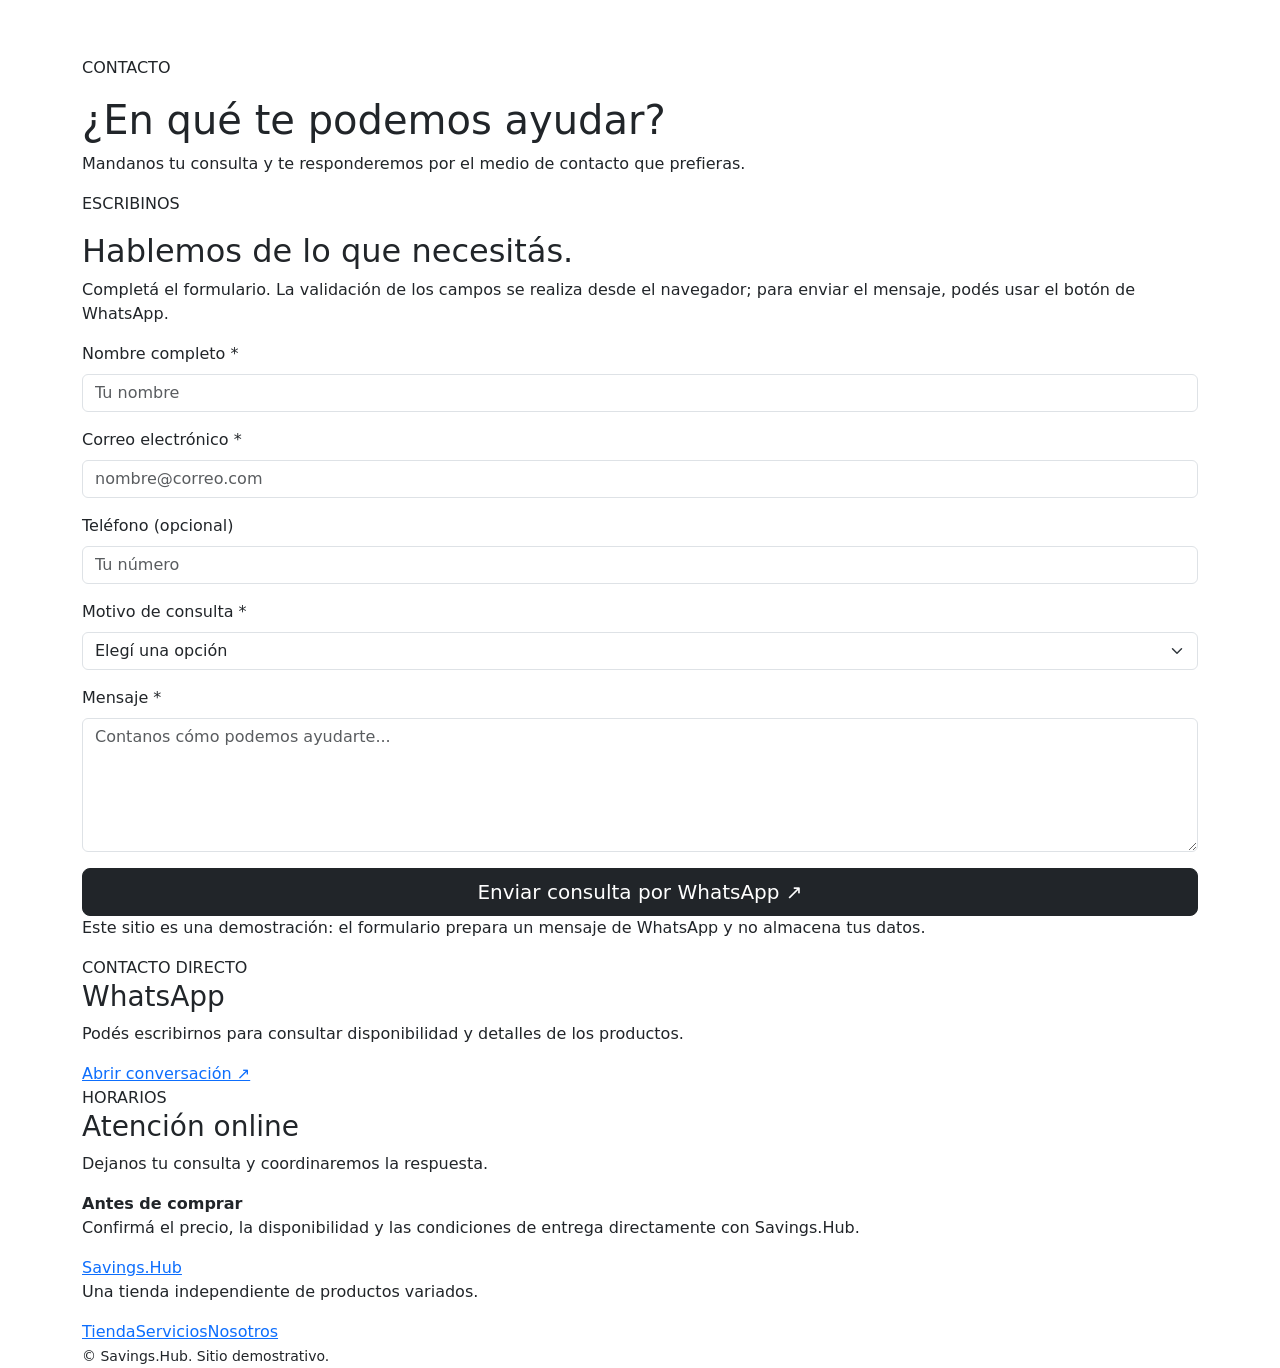
==== contacto.html @ 27a90b22 "Add files via upload" ====
<!doctype html>
<html lang="es">
<head><meta charset="utf-8"><meta name="viewport" content="width=device-width, initial-scale=1"><title>Contacto | Savings.Hub</title><meta name="description" content="Contactá a Savings.Hub para consultar sobre productos, disponibilidad y pedidos."><meta name="keywords" content="Savings.Hub, contacto, consultas, WhatsApp"><meta property="og:title" content="Contacto | Savings.Hub"><meta property="og:description" content="Estamos para responder tus consultas sobre productos."><meta property="og:type" content="website"><meta property="og:locale" content="es_AR"><link rel="stylesheet" href="https://cdn.jsdelivr.net/npm/bootstrap@5.3.3/dist/css/bootstrap.min.css"><link rel="stylesheet" href="css/styles.css"></head>
<body><header><nav class="navbar navbar-expand-lg navbar-dark site-nav"><div class="container"><a class="navbar-brand fw-bold" href="index.html">Savings<span>.Hub</span></a><button class="navbar-toggler" type="button" data-bs-toggle="collapse" data-bs-target="#mainNav" aria-controls="mainNav" aria-expanded="false" aria-label="Abrir menú"><span class="navbar-toggler-icon"></span></button><div class="collapse navbar-collapse" id="mainNav"><ul class="navbar-nav ms-auto align-items-lg-center"><li class="nav-item"><a class="nav-link" href="index.html">Inicio</a></li><li class="nav-item"><a class="nav-link" href="tienda.html">Tienda</a></li><li class="nav-item"><a class="nav-link" href="servicios.html">Servicios</a></li><li class="nav-item"><a class="nav-link" href="nosotros.html">Nosotros</a></li><li class="nav-item"><a class="nav-link active" aria-current="page" href="contacto.html">Contacto</a></li></ul></div></div></nav></header>
<main><section class="page-hero"><div class="container"><p class="eyebrow">CONTACTO</p><h1>¿En qué te podemos ayudar?</h1><p>Mandanos tu consulta y te responderemos por el medio de contacto que prefieras.</p></div></section><section class="section-pad"><div class="container contact-layout"><section><p class="eyebrow dark">ESCRIBINOS</p><h2>Hablemos de lo que necesitás.</h2><p class="muted-copy">Completá el formulario. La validación de los campos se realiza desde el navegador; para enviar el mensaje, podés usar el botón de WhatsApp.</p><form id="contactForm" class="contact-form"><div class="mb-3"><label class="form-label" for="fullName">Nombre completo *</label><input class="form-control" id="fullName" name="nombre" type="text" placeholder="Tu nombre" autocomplete="name" required minlength="2"></div><div class="mb-3"><label class="form-label" for="email">Correo electrónico *</label><input class="form-control" id="email" name="email" type="email" placeholder="nombre@correo.com" autocomplete="email" required></div><div class="mb-3"><label class="form-label" for="phone">Teléfono (opcional)</label><input class="form-control" id="phone" name="telefono" type="tel" placeholder="Tu número" autocomplete="tel"></div><div class="mb-3"><label class="form-label" for="subject">Motivo de consulta *</label><select class="form-select" id="subject" name="motivo" required><option value="">Elegí una opción</option><option>Consulta por un producto</option><option>Disponibilidad y precios</option><option>Estado de un pedido</option><option>Otra consulta</option></select></div><div class="mb-3"><label class="form-label" for="message">Mensaje *</label><textarea class="form-control" id="message" name="mensaje" rows="5" placeholder="Contanos cómo podemos ayudarte..." required minlength="10"></textarea></div><button class="btn btn-dark btn-lg w-100" type="submit">Enviar consulta por WhatsApp ↗</button><p class="form-note">Este sitio es una demostración: el formulario prepara un mensaje de WhatsApp y no almacena tus datos.</p></form></section><aside class="contact-aside"><div class="aside-block"><span class="aside-label">CONTACTO DIRECTO</span><h3>WhatsApp</h3><p>Podés escribirnos para consultar disponibilidad y detalles de los productos.</p><a class="text-link" href="https://wa.me/5493564305591" target="_blank" rel="noopener noreferrer">Abrir conversación ↗</a></div><div class="aside-block"><span class="aside-label">HORARIOS</span><h3>Atención online</h3><p>Dejanos tu consulta y coordinaremos la respuesta.</p></div><div class="aside-note"><strong>Antes de comprar</strong><p>Confirmá el precio, la disponibilidad y las condiciones de entrega directamente con Savings.Hub.</p></div></aside></div></section></main>
<footer class="site-footer"><div class="container footer-inner"><a class="footer-brand" href="index.html">Savings.Hub</a><p>Una tienda independiente de productos variados.</p><div class="footer-links"><a href="tienda.html">Tienda</a><a href="servicios.html">Servicios</a><a href="nosotros.html">Nosotros</a></div><small>© <span data-year></span> Savings.Hub. Sitio demostrativo.</small></div></footer><script src="https://cdn.jsdelivr.net/npm/bootstrap@5.3.3/dist/js/bootstrap.bundle.min.js"></script><script src="js/main.js"></script></body></html>
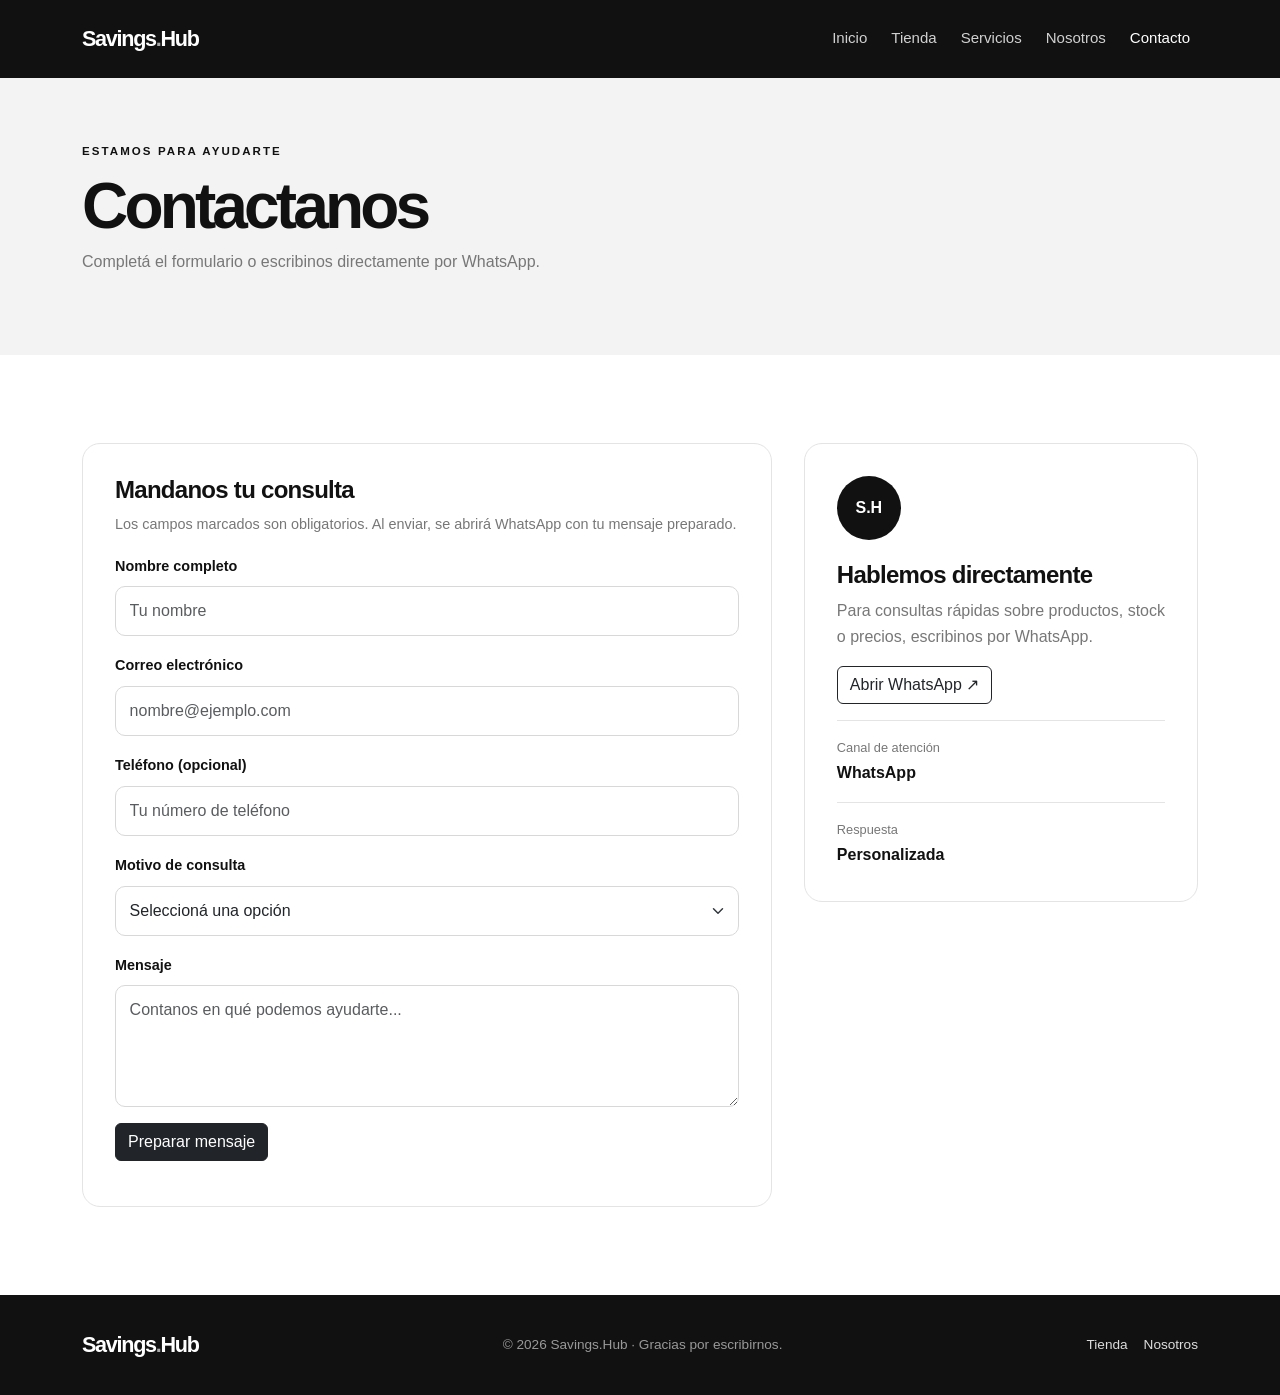
==== commit 0b50baff: "primer commit" ====
--- a/contacto.html
+++ b/contacto.html
@@ -1,6 +1,25 @@
 <!doctype html>
 <html lang="es">
-<head><meta charset="utf-8"><meta name="viewport" content="width=device-width, initial-scale=1"><title>Contacto | Savings.Hub</title><meta name="description" content="Contactá a Savings.Hub para consultar sobre productos, disponibilidad y pedidos."><meta name="keywords" content="Savings.Hub, contacto, consultas, WhatsApp"><meta property="og:title" content="Contacto | Savings.Hub"><meta property="og:description" content="Estamos para responder tus consultas sobre productos."><meta property="og:type" content="website"><meta property="og:locale" content="es_AR"><link rel="stylesheet" href="https://cdn.jsdelivr.net/npm/bootstrap@5.3.3/dist/css/bootstrap.min.css"><link rel="stylesheet" href="css/styles.css"></head>
-<body><header><nav class="navbar navbar-expand-lg navbar-dark site-nav"><div class="container"><a class="navbar-brand fw-bold" href="index.html">Savings<span>.Hub</span></a><button class="navbar-toggler" type="button" data-bs-toggle="collapse" data-bs-target="#mainNav" aria-controls="mainNav" aria-expanded="false" aria-label="Abrir menú"><span class="navbar-toggler-icon"></span></button><div class="collapse navbar-collapse" id="mainNav"><ul class="navbar-nav ms-auto align-items-lg-center"><li class="nav-item"><a class="nav-link" href="index.html">Inicio</a></li><li class="nav-item"><a class="nav-link" href="tienda.html">Tienda</a></li><li class="nav-item"><a class="nav-link" href="servicios.html">Servicios</a></li><li class="nav-item"><a class="nav-link" href="nosotros.html">Nosotros</a></li><li class="nav-item"><a class="nav-link active" aria-current="page" href="contacto.html">Contacto</a></li></ul></div></div></nav></header>
-<main><section class="page-hero"><div class="container"><p class="eyebrow">CONTACTO</p><h1>¿En qué te podemos ayudar?</h1><p>Mandanos tu consulta y te responderemos por el medio de contacto que prefieras.</p></div></section><section class="section-pad"><div class="container contact-layout"><section><p class="eyebrow dark">ESCRIBINOS</p><h2>Hablemos de lo que necesitás.</h2><p class="muted-copy">Completá el formulario. La validación de los campos se realiza desde el navegador; para enviar el mensaje, podés usar el botón de WhatsApp.</p><form id="contactForm" class="contact-form"><div class="mb-3"><label class="form-label" for="fullName">Nombre completo *</label><input class="form-control" id="fullName" name="nombre" type="text" placeholder="Tu nombre" autocomplete="name" required minlength="2"></div><div class="mb-3"><label class="form-label" for="email">Correo electrónico *</label><input class="form-control" id="email" name="email" type="email" placeholder="nombre@correo.com" autocomplete="email" required></div><div class="mb-3"><label class="form-label" for="phone">Teléfono (opcional)</label><input class="form-control" id="phone" name="telefono" type="tel" placeholder="Tu número" autocomplete="tel"></div><div class="mb-3"><label class="form-label" for="subject">Motivo de consulta *</label><select class="form-select" id="subject" name="motivo" required><option value="">Elegí una opción</option><option>Consulta por un producto</option><option>Disponibilidad y precios</option><option>Estado de un pedido</option><option>Otra consulta</option></select></div><div class="mb-3"><label class="form-label" for="message">Mensaje *</label><textarea class="form-control" id="message" name="mensaje" rows="5" placeholder="Contanos cómo podemos ayudarte..." required minlength="10"></textarea></div><button class="btn btn-dark btn-lg w-100" type="submit">Enviar consulta por WhatsApp ↗</button><p class="form-note">Este sitio es una demostración: el formulario prepara un mensaje de WhatsApp y no almacena tus datos.</p></form></section><aside class="contact-aside"><div class="aside-block"><span class="aside-label">CONTACTO DIRECTO</span><h3>WhatsApp</h3><p>Podés escribirnos para consultar disponibilidad y detalles de los productos.</p><a class="text-link" href="https://wa.me/5493564305591" target="_blank" rel="noopener noreferrer">Abrir conversación ↗</a></div><div class="aside-block"><span class="aside-label">HORARIOS</span><h3>Atención online</h3><p>Dejanos tu consulta y coordinaremos la respuesta.</p></div><div class="aside-note"><strong>Antes de comprar</strong><p>Confirmá el precio, la disponibilidad y las condiciones de entrega directamente con Savings.Hub.</p></div></aside></div></section></main>
-<footer class="site-footer"><div class="container footer-inner"><a class="footer-brand" href="index.html">Savings.Hub</a><p>Una tienda independiente de productos variados.</p><div class="footer-links"><a href="tienda.html">Tienda</a><a href="servicios.html">Servicios</a><a href="nosotros.html">Nosotros</a></div><small>© <span data-year></span> Savings.Hub. Sitio demostrativo.</small></div></footer><script src="https://cdn.jsdelivr.net/npm/bootstrap@5.3.3/dist/js/bootstrap.bundle.min.js"></script><script src="js/main.js"></script></body></html>+<head>
+<meta charset="utf-8"><meta name="viewport" content="width=device-width, initial-scale=1">
+<title>Contacto | Savings.Hub</title><meta name="description" content="Contactá a Savings.Hub para consultar productos, precios, stock y opciones de compra por WhatsApp."><meta name="keywords" content="contacto, WhatsApp, consultas, Savings.Hub">
+<meta property="og:title" content="Contacto | Savings.Hub"><meta property="og:description" content="Estamos disponibles para responder tus consultas."><meta property="og:type" content="website"><meta property="og:locale" content="es_AR">
+<link href="https://cdn.jsdelivr.net/npm/bootstrap@5.3.3/dist/css/bootstrap.min.css" rel="stylesheet"><link rel="stylesheet" href="css/styles.css">
+</head><body>
+<header><nav class="navbar navbar-expand-lg navbar-dark site-navbar"><div class="container"><a class="navbar-brand brand" href="index.html">Savings<span>.</span>Hub</a><button class="navbar-toggler" type="button" data-bs-toggle="collapse" data-bs-target="#mainNav" aria-controls="mainNav" aria-expanded="false" aria-label="Abrir menú"><span class="navbar-toggler-icon"></span></button><div class="collapse navbar-collapse" id="mainNav"><ul class="navbar-nav ms-auto align-items-lg-center gap-lg-2"><li class="nav-item"><a class="nav-link" href="index.html">Inicio</a></li><li class="nav-item"><a class="nav-link" href="tienda.html">Tienda</a></li><li class="nav-item"><a class="nav-link" href="servicios.html">Servicios</a></li><li class="nav-item"><a class="nav-link" href="nosotros.html">Nosotros</a></li><li class="nav-item"><a class="nav-link active" href="contacto.html">Contacto</a></li></ul></div></div></nav></header>
+<main><section class="page-hero"><div class="container"><p class="eyebrow">ESTAMOS PARA AYUDARTE</p><h1>Contactanos</h1><p>Completá el formulario o escribinos directamente por WhatsApp.</p></div></section>
+<section class="section-space"><div class="container contact-layout">
+<section class="contact-panel"><h2>Mandanos tu consulta</h2><p class="muted">Los campos marcados son obligatorios. Al enviar, se abrirá WhatsApp con tu mensaje preparado.</p>
+<form id="contactForm">
+<div class="mb-3"><label for="name" class="form-label">Nombre completo</label><input class="form-control" id="name" name="name" type="text" placeholder="Tu nombre" required minlength="2"></div>
+<div class="mb-3"><label for="email" class="form-label">Correo electrónico</label><input class="form-control" id="email" name="email" type="email" placeholder="nombre@ejemplo.com" required></div>
+<div class="mb-3"><label for="phone" class="form-label">Teléfono (opcional)</label><input class="form-control" id="phone" name="phone" type="tel" placeholder="Tu número de teléfono"></div>
+<div class="mb-3"><label for="topic" class="form-label">Motivo de consulta</label><select class="form-select" id="topic" name="topic" required><option value="">Seleccioná una opción</option><option>Consulta por un producto</option><option>Disponibilidad y precio</option><option>Otra consulta</option></select></div>
+<div class="mb-3"><label for="message" class="form-label">Mensaje</label><textarea class="form-control" id="message" name="message" rows="4" placeholder="Contanos en qué podemos ayudarte..." required minlength="5"></textarea></div>
+<button type="submit" class="btn btn-dark">Preparar mensaje</button>
+<p id="formNotice" class="form-notice" role="status" aria-live="polite"></p>
+</form></section>
+<aside class="contact-aside"><div class="contact-symbol">S.H</div><h2>Hablemos directamente</h2><p>Para consultas rápidas sobre productos, stock o precios, escribinos por WhatsApp.</p><a class="btn btn-outline-dark" href="https://wa.me/5493564305591" target="_blank" rel="noopener">Abrir WhatsApp ↗</a><div class="contact-detail"><span>Canal de atención</span><strong>WhatsApp</strong></div><div class="contact-detail"><span>Respuesta</span><strong>Personalizada</strong></div></aside>
+</div></section></main>
+<footer class="site-footer"><div class="container footer-content"><a class="brand" href="index.html">Savings<span>.</span>Hub</a><p>© 2026 Savings.Hub · Gracias por escribirnos.</p><div class="footer-links"><a href="tienda.html">Tienda</a><a href="nosotros.html">Nosotros</a></div></div></footer>
+<script src="https://cdn.jsdelivr.net/npm/bootstrap@5.3.3/dist/js/bootstrap.bundle.min.js"></script><script src="js/main.js"></script></body></html>
--- a/css/styles.css
+++ b/css/styles.css
@@ -0,0 +1,123 @@
+/* Savings.Hub | Estilos propios. Enfoque Mobile-First. */
+:root {
+  --black: #111111;
+  --charcoal: #202020;
+  --gray: #777777;
+  --light-gray: #f3f3f3;
+  --white: #ffffff;
+  --border: #e4e4e4;
+  --radius: 18px;
+  --shadow: 0 14px 40px rgba(0, 0, 0, .07);
+}
+* { box-sizing: border-box; }
+html { scroll-behavior: smooth; }
+body { margin: 0; color: var(--black); background: var(--white); font-family: Inter, -apple-system, BlinkMacSystemFont, "Segoe UI", sans-serif; line-height: 1.65; }
+img { max-width: 100%; display: block; }
+a { color: inherit; }
+.site-navbar { background: var(--black); padding: 1rem 0; }
+.brand { color: var(--white); font-size: 1.35rem; font-weight: 800; letter-spacing: -.06em; text-decoration: none; }
+.brand span { color: #a7a7a7; }
+.navbar .nav-link { color: #d1d1d1; font-size: .94rem; }
+.navbar .nav-link:hover, .navbar .nav-link.active { color: var(--white); }
+.hero { background: #111; padding: 1rem 0 2rem; }
+.hero-carousel { border-radius: var(--radius); overflow: hidden; }
+.hero-carousel .carousel-item { height: 480px; background: #222; }
+.hero-carousel img { height: 100%; object-fit: cover; opacity: .68; }
+.hero-carousel .carousel-caption { left: 9%; right: 8%; bottom: 14%; text-shadow: 0 2px 18px rgba(0,0,0,.35); }
+.hero-carousel h1, .hero-carousel h2 { font-size: clamp(2rem, 7vw, 4.5rem); font-weight: 750; line-height: 1.04; letter-spacing: -.055em; max-width: 760px; }
+.hero-carousel p:not(.eyebrow) { max-width: 500px; font-size: 1rem; }
+.eyebrow { font-size: .72rem; letter-spacing: .18em; font-weight: 800; margin-bottom: .8rem; }
+.section-space { padding: 4rem 0; }
+.section-bottom { padding-bottom: 4rem; }
+.section-heading { max-width: 680px; margin: 0 auto 1.5rem; text-align: center; }
+.section-heading h2, .story-layout h2 { font-size: clamp(1.8rem, 5vw, 2.7rem); font-weight: 750; line-height: 1.15; letter-spacing: -.045em; }
+.section-heading p:last-child { color: var(--gray); }
+.feature-card, .service-card, .value-card { padding: 1.7rem; border: 1px solid var(--border); border-radius: var(--radius); background: var(--white); }
+.feature-card h3, .service-card h2, .value-card h3 { font-size: 1.2rem; font-weight: 750; margin: 1rem 0 .6rem; }
+.feature-card p, .service-card p, .value-card p { color: var(--gray); }
+.feature-icon, .service-number { display: inline-flex; align-items: center; justify-content: center; width: 44px; height: 44px; border-radius: 50%; background: var(--light-gray); font-size: .78rem; font-weight: 800; }
+.text-link { text-decoration: none; font-weight: 700; font-size: .9rem; }
+.text-link:hover { text-decoration: underline; }
+.dark-band { background: var(--black); color: var(--white); }
+.band-content { display: flex; flex-direction: column; gap: 1.5rem; align-items: flex-start; justify-content: space-between; }
+.band-content h2 { font-size: clamp(1.7rem, 5vw, 2.6rem); font-weight: 750; letter-spacing: -.04em; }
+.band-content p:not(.eyebrow) { color: #c4c4c4; }
+.site-footer { background: #111; color: #ddd; padding: 2rem 0; }
+.footer-content { display: flex; flex-direction: column; gap: .7rem; align-items: flex-start; }
+.footer-content p { margin: 0; color: #999; font-size: .85rem; }
+.footer-links { display: flex; gap: 1rem; }
+.footer-links a { color: #ddd; font-size: .85rem; text-decoration: none; }
+.footer-links a:hover { text-decoration: underline; }
+.page-hero { background: var(--light-gray); padding: 4rem 0; }
+.page-hero h1 { font-size: clamp(2.4rem, 7vw, 4rem); font-weight: 800; letter-spacing: -.06em; line-height: 1.05; }
+.page-hero p:last-child { color: var(--gray); max-width: 600px; }
+.catalog-toolbar { display: flex; flex-direction: column; gap: 1rem; margin-bottom: 1.5rem; }
+.catalog-toolbar h2 { font-size: 1.6rem; font-weight: 750; }
+.muted { color: var(--gray); font-size: .9rem; }
+.filter-label { font-size: .85rem; font-weight: 700; }
+.filter-select { max-width: 100%; }
+.product-grid { display: grid; grid-template-columns: 1fr; gap: 1.2rem; }
+.product-card { overflow: hidden; border: 1px solid var(--border); border-radius: var(--radius); background: var(--white); transition: transform .2s ease, box-shadow .2s ease; }
+.product-card:hover { transform: translateY(-4px); box-shadow: var(--shadow); }
+.product-card img { width: 100%; height: 230px; object-fit: cover; background: var(--light-gray); }
+.product-info { padding: 1.1rem; }
+.product-category { color: var(--gray); font-size: .72rem; text-transform: uppercase; letter-spacing: .12em; font-weight: 800; }
+.product-info h3 { font-size: 1.1rem; font-weight: 750; margin: .35rem 0; }
+.product-info p { color: var(--gray); font-size: .9rem; min-height: 2.8em; }
+.product-bottom { display: flex; flex-wrap: wrap; justify-content: space-between; align-items: center; gap: .5rem; border-top: 1px solid var(--border); padding-top: .8rem; font-size: .8rem; }
+.product-bottom a { font-weight: 750; text-decoration: none; }
+.product-bottom a:hover { text-decoration: underline; }
+.empty-state { text-align: center; padding: 2rem; color: var(--gray); }
+.callout { padding: 2rem; border-radius: var(--radius); background: var(--light-gray); display: flex; flex-direction: column; gap: 1.2rem; align-items: flex-start; }
+.callout h2 { font-weight: 750; letter-spacing: -.04em; }
+.callout p { margin: 0; color: var(--gray); }
+.story-layout { display: grid; grid-template-columns: 1fr; gap: 2rem; align-items: center; }
+.story-layout p { color: var(--gray); }
+.story-image { width: 100%; max-height: 420px; object-fit: cover; border-radius: var(--radius); }
+.values-section { background: #f7f7f7; }
+.values-grid { display: grid; grid-template-columns: 1fr; gap: 1rem; }
+.value-card { background: white; }
+.team-grid { display: grid; grid-template-columns: 1fr; gap: 1rem; }
+.team-card { max-width: 360px; padding: 2rem; text-align: center; border: 1px solid var(--border); border-radius: var(--radius); margin: 0 auto; }
+.avatar { display: grid; place-items: center; width: 82px; height: 82px; border-radius: 50%; background: var(--black); color: white; font-weight: 800; font-size: 1.3rem; margin: 0 auto 1rem; }
+.team-card h3 { font-size: 1.1rem; font-weight: 750; }
+.team-card p, .team-card span { color: var(--gray); font-size: .9rem; }
+.contact-layout { display: grid; grid-template-columns: 1fr; gap: 2rem; align-items: start; }
+.contact-panel, .contact-aside { padding: 1.4rem; border: 1px solid var(--border); border-radius: var(--radius); }
+.contact-panel h2, .contact-aside h2 { font-weight: 750; letter-spacing: -.03em; font-size: 1.5rem; }
+.form-label { font-weight: 700; font-size: .9rem; }
+.form-control, .form-select { padding: .75rem .85rem; border-color: #d8d8d8; border-radius: 10px; }
+.form-control:focus, .form-select:focus { border-color: #555; box-shadow: 0 0 0 .2rem rgba(0,0,0,.1); }
+.form-notice { margin: .8rem 0 0; font-size: .9rem; }
+.contact-symbol { display: grid; place-items: center; width: 64px; height: 64px; background: var(--black); color: white; border-radius: 50%; font-weight: 800; margin-bottom: 1.3rem; }
+.contact-aside > p { color: var(--gray); }
+.contact-detail { display: flex; flex-direction: column; gap: .1rem; border-top: 1px solid var(--border); padding: 1rem 0 0; margin-top: 1rem; }
+.contact-detail span { color: var(--gray); font-size: .8rem; }
+@media (min-width: 576px) {
+  .product-grid { grid-template-columns: repeat(2, minmax(0, 1fr)); }
+  .values-grid { grid-template-columns: repeat(2, minmax(0, 1fr)); }
+  .catalog-toolbar { flex-direction: row; align-items: end; justify-content: space-between; flex-wrap: wrap; }
+  .filter-select { min-width: 220px; }
+  .contact-panel, .contact-aside { padding: 2rem; }
+}
+@media (min-width: 768px) {
+  .section-space { padding: 5.5rem 0; }
+  .hero { padding: 1.5rem 0 2.5rem; }
+  .hero-carousel .carousel-item { height: 560px; }
+  .band-content { flex-direction: row; align-items: center; }
+  .footer-content { flex-direction: row; align-items: center; justify-content: space-between; }
+  .story-layout { grid-template-columns: 1.1fr .9fr; }
+  .values-grid { grid-template-columns: repeat(3, minmax(0, 1fr)); }
+  .contact-layout { grid-template-columns: minmax(0, 1.4fr) minmax(260px, .8fr); }
+  .callout { flex-direction: row; align-items: center; justify-content: space-between; padding: 2.5rem; }
+}
+@media (min-width: 992px) {
+  .product-grid { grid-template-columns: repeat(4, minmax(0, 1fr)); gap: 1.4rem; }
+  .hero-carousel .carousel-item { height: 620px; }
+  .hero-carousel .carousel-caption { bottom: 17%; }
+  .team-grid { grid-template-columns: repeat(3, minmax(0, 1fr)); }
+}
+@media (prefers-reduced-motion: reduce) {
+  html { scroll-behavior: auto; }
+  *, *::before, *::after { transition-duration: .01ms !important; animation-duration: .01ms !important; }
+}
